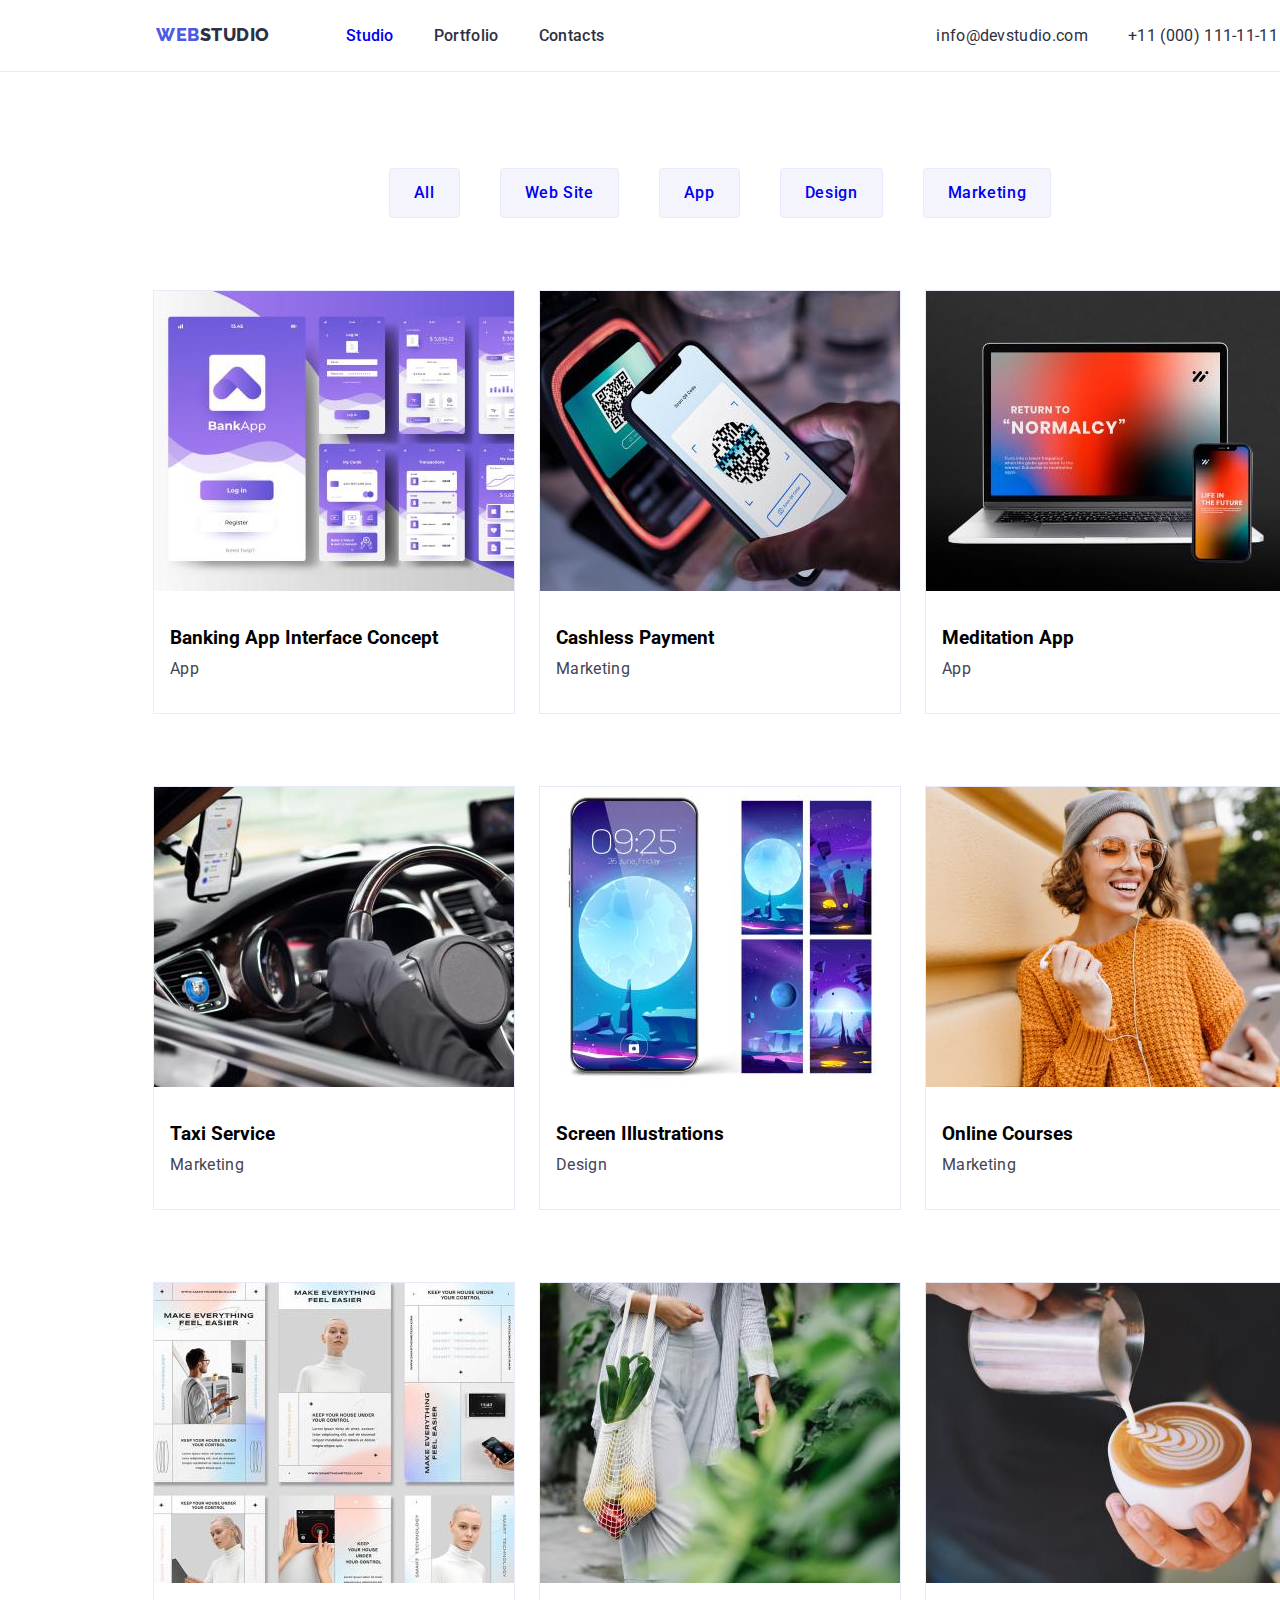
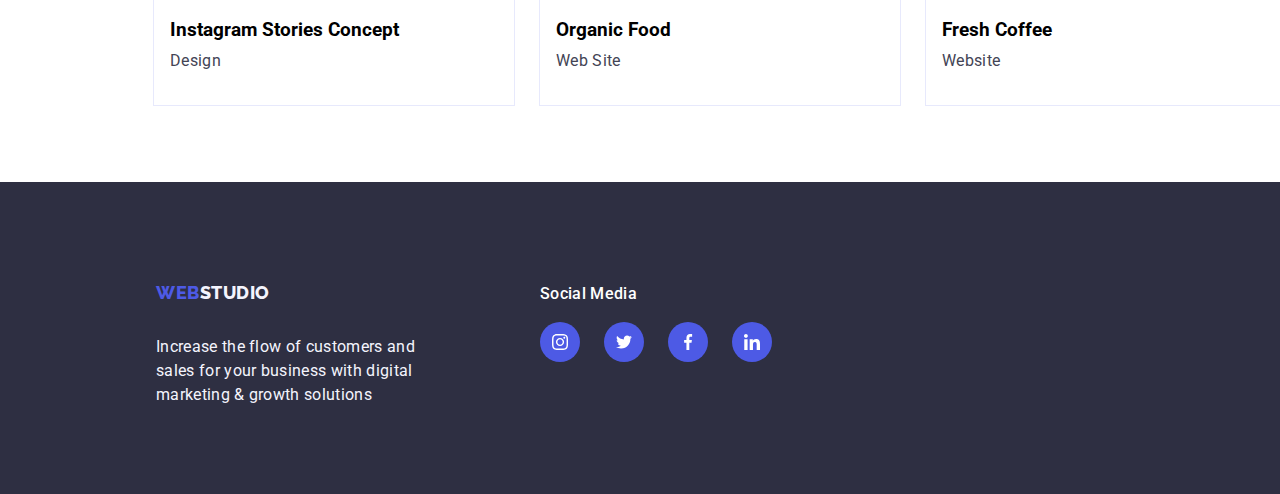
==== portfolio.html @ 0f185a0c "Initial commit" ====
<!DOCTYPE html>
<html lang="en">
  <head>
    <meta charset="UTF-8" />
    <meta name="viewport" content="width=device-width, initial-scale=1.0" />
    <title>Portfolio</title>
    <link rel="stylesheet" href="./css/portfolio.css" />
    <link rel="preconnect" href="https://fonts.googleapis.com" />
    <link rel="preconnect" href="https://fonts.gstatic.com" crossorigin />
    <link
      href="https://fonts.googleapis.com/css2?family=Raleway:ital,wght@0,300;0,400;0,500;0,600;0,700;0,800;0,900;1,900&display=swap"
      rel="stylesheet"
    />
    <link rel="preconnect" href="https://fonts.googleapis.com" />
    <link rel="preconnect" href="https://fonts.gstatic.com" crossorigin />
    <link
      href="https://fonts.googleapis.com/css2?family=Roboto:wght@100;300;400;500;700;900&display=swap"
      rel="stylesheet"
    />
  </head>

  <body class="container">
    <!--Start of header-->
    <!-- Navigation to other pages -->
    <header>
      <div class="topcontainer">
        <nav class="topline">
          <div class="logofull">
            <a class="logo" href="/"><span>WEB</span>STUDIO</a>
          </div>
          <div class="nav">
            <ul class="navigation">
              <li class="studio">
                <a href="/studio">Studio</a>
              </li>
              <li class="portfolio">
                <a href="./portfolio.html">Portfolio</a>
              </li>
              <li class="contacts">
                <a href="/contact">Contacts</a>
              </li>
            </ul>
          </div>
        </nav>

        <div class="tel-no">
          <ul class="emailandphone">
            <li class="email">
              <a href="mailto:info@devstudio.com">info@devstudio.com</a>
            </li>
            <li class="telno">
              <a href="tel:+11111111">+11 &#40;000&#41; 111-11-11</a>
            </li>
          </ul>
        </div>
      </div>
    </header>
    <!--End of Header-->

    <!-- Navigation -->
    <section>
      <div class="selectiontab">
        <nav>
          <ul class="selection">
            <li class="all"><a href="/all">All</a></li>
            <li class="website"><a href="/website">Web Site</a></li>
            <li class="app"><a href="/app">App</a></li>
            <li class="design"><a href="/design">Design</a></li>
            <li class="marketing"><a href="/marketing">Marketing</a></li>
          </ul>
        </nav>
      </div>
    </section>
    <!-- Navigation -->

    <!-- gallery -->
    <section class="rows">
      <ul class="row1">
        <li class="gallery">
          <img
            src="./images/bankingapp.jpg"
            alt="Banking App Interface Concept"
            width="360"
          />
          <div class="innerparagraph">
            <h3>Banking App Interface Concept</h3>
            <p>App</p>
          </div>
        </li>
        <li class="cashpayment">
          <img
            src="./images/cashlesspayment.jpg"
            alt="Cashless Payment"
            width="360"
          />
          <div class="innerparagraph">
            <h3>Cashless Payment</h3>
            <p>Marketing</p>
          </div>
        </li>
        <li class="gallery">
          <img
            src="./images/meditationapp.jpg"
            alt="Meditation App"
            width="360"
          />
          <div class="innerparagraph">
            <h3>Meditation App</h3>
            <p>App</p>
          </div>
        </li>
      </ul>
      <ul class="row2">
        <li class="gallery">
          <img src="./images/taxiservice.jpg" alt="Taxi Service" width="360" />
          <div class="innerparagraph">
            <h3>Taxi Service</h3>
            <p>Marketing</p>
          </div>
        </li>
        <li class="gallery">
          <img
            src="./images/screensillustration.jpg"
            alt="Screen Illustrations"
            width="360"
          />
          <div class="innerparagraph">
            <h3>Screen Illustrations</h3>
            <p>Design</p>
          </div>
        </li>
        <li class="gallery">
          <img
            src="./images/onlinecourses.jpg"
            alt="Online Courses"
            width="360"
          />
          <div class="innerparagraph">
            <h3>Online Courses</h3>
            <p>Marketing</p>
          </div>
        </li>
      </ul>

      <ul class="row3">
        <li class="gallery">
          <img
            src="./images/instastories.jpg"
            alt="Instagram Stories Concept"
            width="360"
          />
          <div class="innerparagraph">
            <h3>Instagram Stories Concept</h3>
            <p>Design</p>
          </div>
        </li>
        <li class="gallery">
          <img src="./images/organicfood.jpg" alt="Organic Food" width="360" />
          <div class="innerparagraph">
            <h3>Organic Food</h3>
            <p>Web Site</p>
          </div>
        </li>
        <li class="gallery">
          <img src="./images/freshcoffee.jpg" alt="Fresh Coffee" width="360" />
          <div class="innerparagraph">
            <h3>Fresh Coffee</h3>
            <p>Website</p>
          </div>
        </li>
      </ul>
    </section>
    <!-- gallery -->

    <!-- footer -->

    <footer>
      <div class="footersection">
        <div class="footer-content">
          <a class="logofooter" href="#"><span>WEB</span>STUDIO</a>
          <p class="footermessage">
            Increase the flow of customers and sales for your business with
            digital marketing & growth solutions
          </p>
        </div>
        <div class="footersocialmedia">
          <h3 class="socialmediafooter">Social Media</h3>
          <div class="socialmediaicons-1">
            <div class="socialmedia-1">
              <a class="socialicons" href="#">
                <svg width="16" height="16">
                  <use href="./images/icons.svg#instagram-2"></use>
                </svg>
              </a>
            </div>
            <div class="socialmedia-1">
              <a class="socialicons" href="#">
                <svg width="16" height="16">
                  <use href="./images/icons.svg#twitter-1"></use>
                </svg>
              </a>
            </div>
            <div class="socialmedia-1">
              <a class="socialicons" href="#">
                <svg width="16" height="16">
                  <use href="./images/icons.svg#facebook-1"></use>
                </svg>
              </a>
            </div>
            <div class="socialmedia-1">
              <a class="socialicons" href="#">
                <svg width="16" height="16">
                  <use href="./images/icons.svg#linkedin-1"></use>
                </svg>
              </a>
            </div>
          </div>
        </div>
      </div>
    </footer>

    <!-- footer -->
  </body>
</html>
---- css/portfolio.css ----
:root {
    --NAVY-BLUE: #2E2F42;
    --IRIS: #4D5AE5;
}

* {
    margin: 0;
    padding: 0;
    box-sizing: border-box;
}

body {
    background-color: #fff;
    font-family: 'Roboto';
    width: 1440px;
    height: 2592px;
    margin: 0 auto;
}
/* start headliner design*/

.container {
    width: 1440px;
    height: 2076px
}

.logo {
    color: var(--NAVY-BLUE);
    font-family: Raleway;
    font-size: 18px;
    font-style: normal;
    font-weight: 800;
    line-height: 21px;
    letter-spacing: 0.54px;
    text-transform: uppercase;
}

span {
    color: var(--IRIS);
    font-family: 'Raleway', sans-serif;
    font-size: 18px;
    font-style: normal;
    font-weight: 800;
    line-height: 21px;
    initial-letter: 0.54px;
    text-transform: uppercase;
}


nav a {
    text-decoration: none;
}

.navigation {
    font-family: 'Roboto';
    font-size: 16px;
    font-style: normal;
    font-weight: 500;
    line-height: 24px;
    letter-spacing: 0.32px;
    list-style: none;
   
}

.portfolio a,
.contacts a {
    color: var(--NAVY-BLUE);
}
.emailandphone {
    font-family: Roboto;
    font-size: 16px;
    font-style: normal;
    font-weight: 400;
    line-height: 24px;
    letter-spacing: 0.32px;
      list-style: none;
}

.emailandphone a {
    text-decoration: none;
    color: var(--NAVY-BLUE);
}

.topcontainer {
    border-bottom: 1px solid var(--CORNFLOWER, #E7E9FC);
    background: var(--WHITE, #FFF);
}
/* end headliner design */



/* start navigation design */

.selection {
    color: var(--IRIS, #4D5AE5);
    text-align: center;
    
        /* Button Text */
    font-family: Roboto;
    font-size: 16px;
    font-style: normal;
    font-weight: 500;
    line-height: 24px;
    /* 150% */
    letter-spacing: 0.64px;
}

/* end navigation desigh */

/* start body design */
h {
    color: var(--NAVY-BLUE, #2E2F42);
     /* Header 3 */
    font-family: Roboto;
    font-size: 20px;
    font-style: normal;
    font-weight: 500;
    line-height: 24px;
        /* 120% */
    letter-spacing: 0.4px;
}

p {
    color: var(--SLATE, #434455);
    
    /* Body */
    font-family: Roboto;
    font-size: 16px;
    font-style: normal;
    font-weight: 400;
    line-height: 24px;
    /* 150% */
    letter-spacing: 0.32px;
}

/* end body design */

/* start footer design */
.logofooter {
    color: var(--CLOUD, #F4F4FD);
    font-family: Raleway;
    font-size: 18px;
    font-style: normal;
    font-weight: 800;
    line-height: 21px;
    letter-spacing: 0.54px;
    text-transform: uppercase;

}
span {
    color: var(--IRIS);
    font-family: 'Raleway', sans-serif;
    font-size: 18px;
    font-style: normal;
    font-weight: 800;
    line-height: 21px;
    initial-letter: 0.54px;
    text-transform: uppercase;
}
.footermessage {
    color: var(--CLOUD, #F4F4FD);
    /* Body */
    font-family: Roboto;
    font-size: 16px;
    font-style: normal;
    font-weight: 400;
    line-height: 24px;
    letter-spacing: 0.32px;
    width: 264px;
    margin-top: 16px;
}
/* end footer design */







/* start of headliner layout */

.topcontainer {
    display: flex;
    align-items: center;
    /* justify-content:flex-start; */
    width: 1440px;
    height: 72px;
    margin-bottom: 96px;
}
.topcontainer .logo {
    display: flex;
    /* align-content: flex-start; */
    /* align-items: start; */
    margin-left: 156px;
}
.topcontainer .topline {
    display: flex;
    /* align-content: flex-start; */
    /* align-items: flex-start; */
    /* justify-content: flex-start; */
}
.topcontainer .navigation {
    display: flex;
    /* justify-content: right; */
    margin-left: 76px;
    gap: 40px
}
.emailandphone {
    display: flex;
    align-items: center;
    margin-left: 332px;
    /* justify-content: right; */
    gap: 40px;
}
/* end of headliner layout */

/* start navigation layout */

.selection a{
    display: flex;
    padding: 12px 24px;
    align-items: center;
    border-radius: 4px;
    border: 1px solid var(--CORNFLOWER, #E7E9FC);
    background: var(--CLOUD, #F4F4FD);
    margin-bottom: 72px;
}

.selection li {
    list-style: none;
}

.selection {
    display: flex;
    gap: 40px;
    justify-content: center;
}

/* end navigation layout */

/* start body layout */


.rows {
    display: flex;
    flex-direction: column; 
    align-items: center;
    gap: 24px;
    margin-left: 156px;  
    background: var(--WHITE, #FFF);
    margin-bottom: 28px;
    /* border-style: dashed; */
    /* padding: 0; */
    margin-left: 0;
}

.rows .row1,
.rows .row2,
.rows .row3 {
    display: flex;
    gap: 24px;
}
.rows ul li {
    list-style: none;
    border: 1px solid var(--CORNFLOWER, #E7E9FC);
    margin-bottom: 48px;
}

ul .innerparagraph {
    display: flex;
    flex-direction: column;
    gap: 8px;
    padding: 32px 16px 32px 16px;
}
/* end body layout */



/* start of footer layout */


footer {
    /* width: 1440px; */
    height: 312px;
    background-color: var(--NAVY-BLUE);
}

footer .footer-content {
    flex-direction: column;
    display: flex;
    padding-left: 156px;
}

footer a {
    text-decoration: none;
    margin-bottom: 16px;
}

.hero-container h1 {
    color: #fff;
}



/* SOCIAL MEDIA FOOTER */


.socialmediafooter {
    color: var(--WHITE, #FFF);

    /* Body Medium */
    font-family: Roboto;
    font-size: 16px;
    font-style: normal;
    font-weight: 500;
    line-height: 24px;
    /* 150% */
    letter-spacing: 0.32px;
}

.socialicons {
    fill: #fff;
}

.socialmedia-1 {
    display: flex;
    /* justify-content: center; */
    background-color: #4D5AE5;
    padding: 12px;
    border-radius: 20px;
    width: 40px;
    height: 40px;
}

.socialmediaicons-1 {
    display: flex;
    align-content: center;
    gap: 24px;
}

/* SOCIAL MEDIA FOOTER */

.footersection {
    display: flex;
    gap: 120px;
    padding-top: 100px;


}

.footersocialmedia {
    display: flex;
    flex-direction: column;
    gap: 16px;
}



/* end of footer layout */



/* Navigation Interaction */


.portfolio a:hover,
.contacts a:hover {
    color: #6063a3;
}

.studio a:hover {
    color: #5c5e7f;
}

.hero-container button:hover {
    color: var(--NAVY-BLUE);
    background-color: #FFF;
}

.emailandphone a:hover,
footer p:hover {
    color: #4D5AE5;
}

.selection a:hover {
    color:#FFF;
    background-color: #4D5AE5;
}

.socialmedia-1:hover {
    transform: scale(1.2);
}

.socialmedia:hover {
    transform: scale(1.2);
}
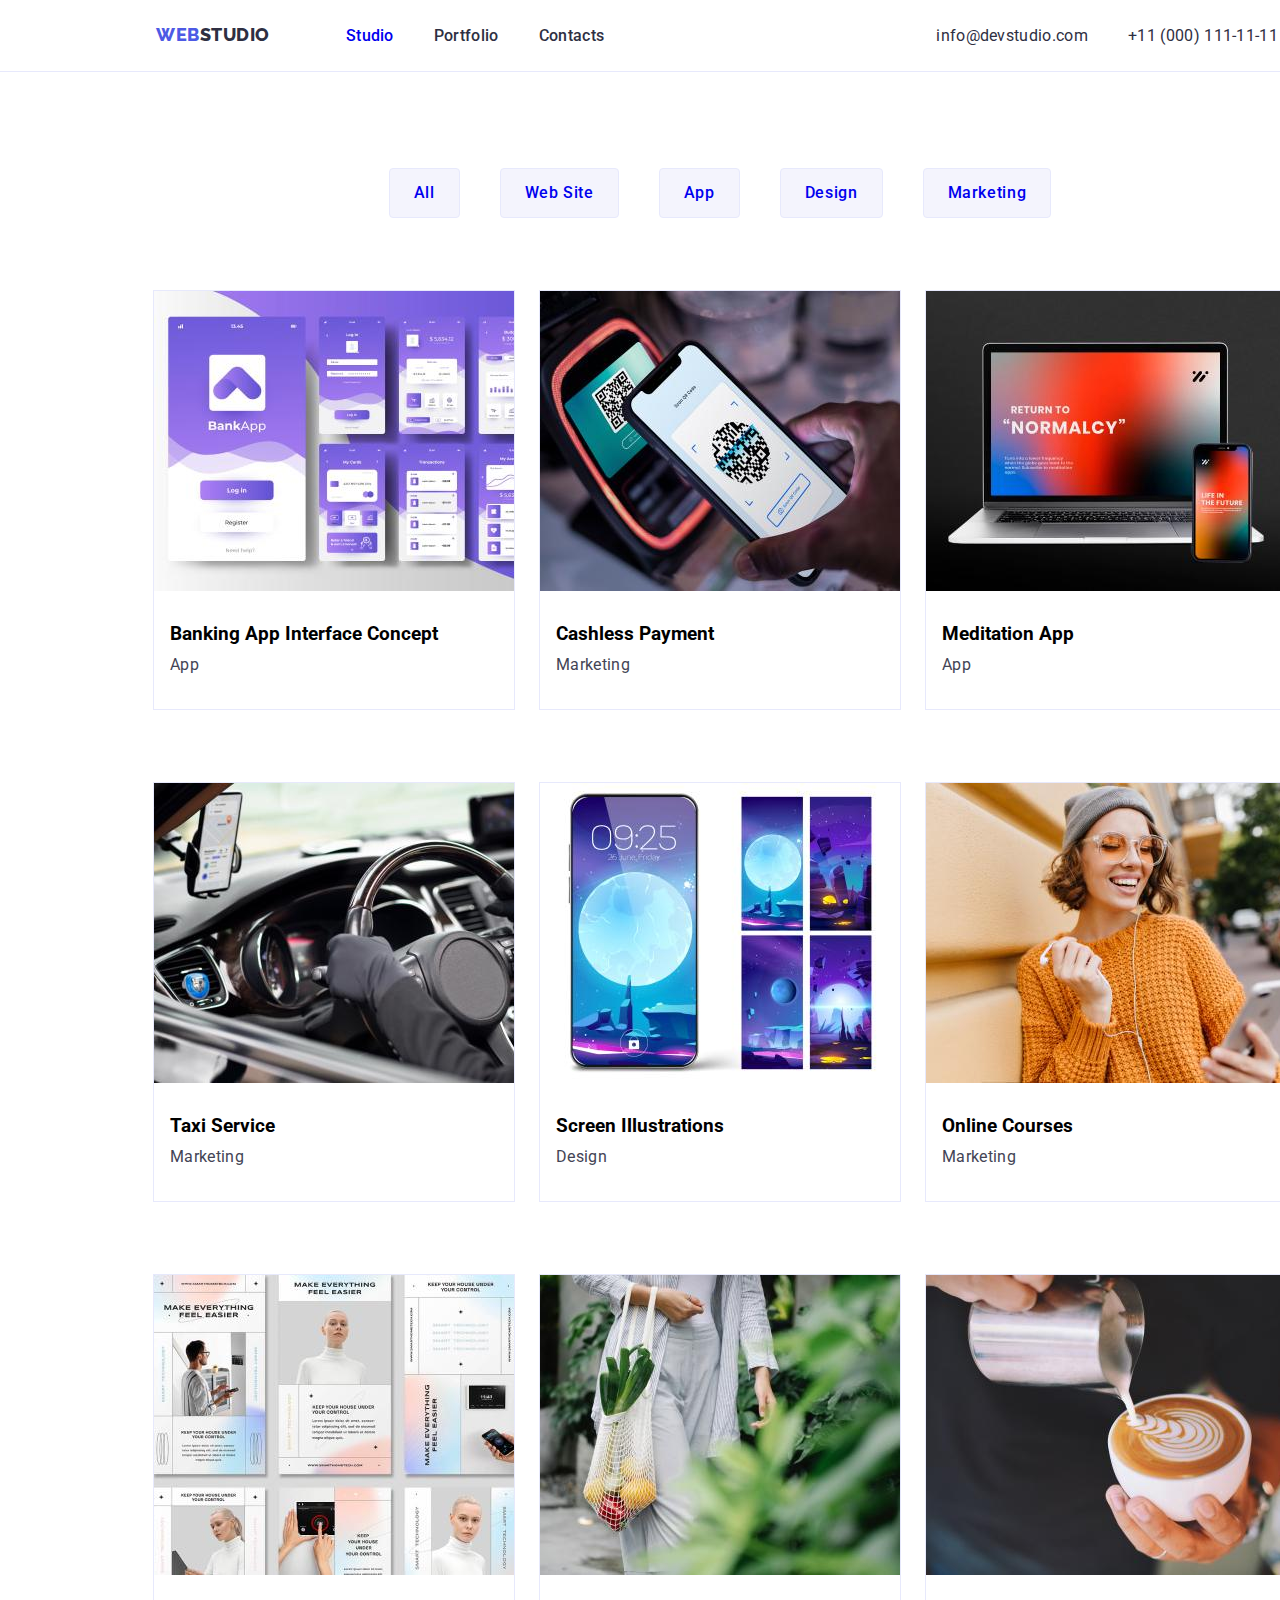
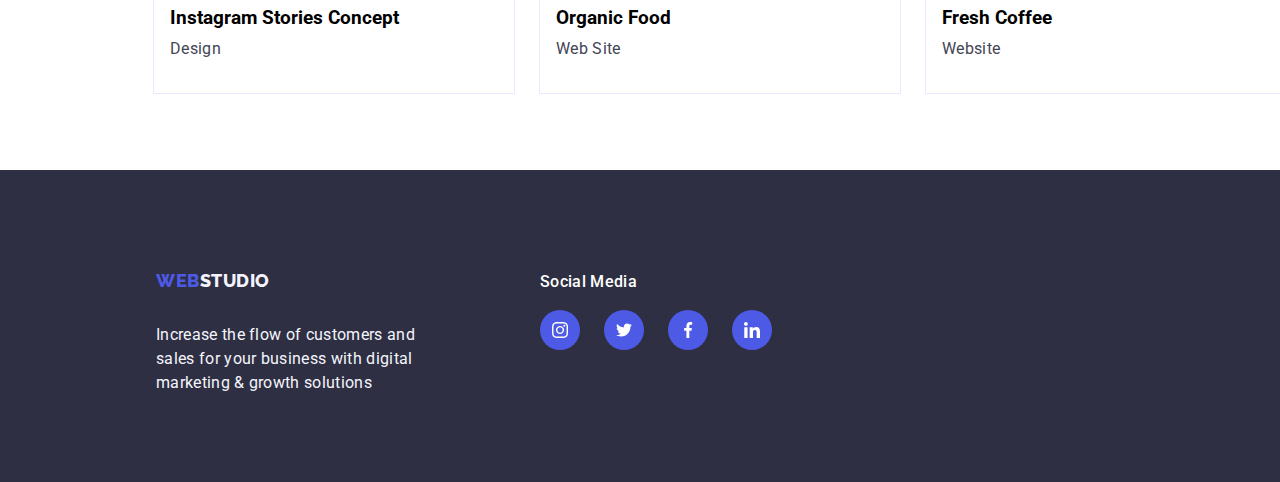
==== commit f7e2d1e9: "hw05 1st commit" ====
--- a/portfolio.html
+++ b/portfolio.html
@@ -77,33 +77,63 @@
     <section class="rows">
       <ul class="row1">
         <li class="gallery">
-          <img
-            src="./images/bankingapp.jpg"
-            alt="Banking App Interface Concept"
-            width="360"
-          />
+          <div class="modalbox">
+            <img
+              src="./images/bankingapp.jpg"
+              alt="Banking App Interface Concept"
+              width="360"
+            />
+            <div class="modalparagraph">
+              <p class="modaltext">
+                14 Stylish and User-Friendly App Design Concepts · Task Manager
+                App · Calorie Tracker App · Exotic Fruit Ecommerce App · Cloud
+                Storage App
+                <!-- <code>div.box</code> -->
+              </p>
+            </div>
+          </div>
           <div class="innerparagraph">
             <h3>Banking App Interface Concept</h3>
             <p>App</p>
           </div>
         </li>
         <li class="cashpayment">
-          <img
-            src="./images/cashlesspayment.jpg"
-            alt="Cashless Payment"
-            width="360"
-          />
+          <div class="modalbox">
+            <img
+              src="./images/cashlesspayment.jpg"
+              alt="Cashless Payment"
+              width="360"
+            />
+            <div class="modalparagraph">
+              <p class="modaltext">
+                14 Stylish and User-Friendly App Design Concepts · Task Manager
+                App · Calorie Tracker App · Exotic Fruit Ecommerce App · Cloud
+                Storage App
+                <!-- <code>div.box</code> -->
+              </p>
+            </div>
+          </div>
           <div class="innerparagraph">
             <h3>Cashless Payment</h3>
             <p>Marketing</p>
           </div>
         </li>
         <li class="gallery">
-          <img
-            src="./images/meditationapp.jpg"
-            alt="Meditation App"
-            width="360"
-          />
+          <div class="modalbox">
+            <img
+              src="./images/meditationapp.jpg"
+              alt="Meditation App"
+              width="360"
+            />
+            <div class="modalparagraph">
+              <p class="modaltext">
+                14 Stylish and User-Friendly App Design Concepts · Task Manager
+                App · Calorie Tracker App · Exotic Fruit Ecommerce App · Cloud
+                Storage App
+                <!-- <code>div.box</code> -->
+              </p>
+            </div>
+          </div>
           <div class="innerparagraph">
             <h3>Meditation App</h3>
             <p>App</p>
@@ -112,29 +142,63 @@
       </ul>
       <ul class="row2">
         <li class="gallery">
-          <img src="./images/taxiservice.jpg" alt="Taxi Service" width="360" />
+          <div class="modalbox">
+            <img
+              src="./images/taxiservice.jpg"
+              alt="Taxi Service"
+              width="360"
+            />
+            <div class="modalparagraph">
+              <p class="modaltext">
+                14 Stylish and User-Friendly App Design Concepts · Task Manager
+                App · Calorie Tracker App · Exotic Fruit Ecommerce App · Cloud
+                Storage App
+                <!-- <code>div.box</code> -->
+              </p>
+            </div>
+          </div>
           <div class="innerparagraph">
             <h3>Taxi Service</h3>
             <p>Marketing</p>
           </div>
         </li>
         <li class="gallery">
-          <img
-            src="./images/screensillustration.jpg"
-            alt="Screen Illustrations"
-            width="360"
-          />
+          <div class="modalbox">
+            <img
+              src="./images/screensillustration.jpg"
+              alt="Screen Illustrations"
+              width="360"
+            />
+            <div class="modalparagraph">
+              <p class="modaltext">
+                14 Stylish and User-Friendly App Design Concepts · Task Manager
+                App · Calorie Tracker App · Exotic Fruit Ecommerce App · Cloud
+                Storage App
+                <!-- <code>div.box</code> -->
+              </p>
+            </div>
+          </div>
           <div class="innerparagraph">
             <h3>Screen Illustrations</h3>
             <p>Design</p>
           </div>
         </li>
         <li class="gallery">
-          <img
-            src="./images/onlinecourses.jpg"
-            alt="Online Courses"
-            width="360"
-          />
+          <div class="modalbox">
+            <img
+              src="./images/onlinecourses.jpg"
+              alt="Online Courses"
+              width="360"
+            />
+            <div class="modalparagraph">
+              <p class="modaltext">
+                14 Stylish and User-Friendly App Design Concepts · Task Manager
+                App · Calorie Tracker App · Exotic Fruit Ecommerce App · Cloud
+                Storage App
+                <!-- <code>div.box</code> -->
+              </p>
+            </div>
+          </div>
           <div class="innerparagraph">
             <h3>Online Courses</h3>
             <p>Marketing</p>
@@ -144,25 +208,63 @@
 
       <ul class="row3">
         <li class="gallery">
-          <img
-            src="./images/instastories.jpg"
-            alt="Instagram Stories Concept"
-            width="360"
-          />
+          <div class="modalbox">
+            <img
+              src="./images/instastories.jpg"
+              alt="Instagram Stories Concept"
+              width="360"
+            />
+            <div class="modalparagraph">
+              <p class="modaltext">
+                14 Stylish and User-Friendly App Design Concepts · Task Manager
+                App · Calorie Tracker App · Exotic Fruit Ecommerce App · Cloud
+                Storage App
+                <!-- <code>div.box</code> -->
+              </p>
+            </div>
+          </div>
           <div class="innerparagraph">
             <h3>Instagram Stories Concept</h3>
             <p>Design</p>
           </div>
         </li>
         <li class="gallery">
-          <img src="./images/organicfood.jpg" alt="Organic Food" width="360" />
+          <div class="modalbox">
+            <img
+              src="./images/organicfood.jpg"
+              alt="Organic Food"
+              width="360"
+            />
+            <div class="modalparagraph">
+              <p class="modaltext">
+                14 Stylish and User-Friendly App Design Concepts · Task Manager
+                App · Calorie Tracker App · Exotic Fruit Ecommerce App · Cloud
+                Storage App
+                <!-- <code>div.box</code> -->
+              </p>
+            </div>
+          </div>
           <div class="innerparagraph">
             <h3>Organic Food</h3>
             <p>Web Site</p>
           </div>
         </li>
         <li class="gallery">
-          <img src="./images/freshcoffee.jpg" alt="Fresh Coffee" width="360" />
+          <div class="modalbox">
+            <img
+              src="./images/freshcoffee.jpg"
+              alt="Fresh Coffee"
+              width="360"
+            />
+            <div class="modalparagraph">
+              <p class="modaltext">
+                14 Stylish and User-Friendly App Design Concepts · Task Manager
+                App · Calorie Tracker App · Exotic Fruit Ecommerce App · Cloud
+                Storage App
+                <!-- <code>div.box</code> -->
+              </p>
+            </div>
+          </div>
           <div class="innerparagraph">
             <h3>Fresh Coffee</h3>
             <p>Website</p>
@@ -220,5 +322,7 @@
     </footer>
 
     <!-- footer -->
+
+    <script src="js/modal.js"></script>
   </body>
 </html>
--- a/css/portfolio.css
+++ b/css/portfolio.css
@@ -392,4 +392,91 @@
 
 .socialmedia:hover {
     transform: scale(1.2);
+}
+
+
+
+
+
+/* modal */
+
+/* .gallery{
+    position: relative;
+}
+
+#image1:hover + li .modalparagraph{
+    display: block;
+    position: absolute;
+    top: 0;
+    z-index: 1;
+    width: 360px;
+    height: 300px;
+    background-color: #E7E9FC;
+    display: flex;
+    align-items: center;
+    justify-content: center;
+}
+
+li .modalparagraph {
+    display: none !important;
+    position: absolute;
+    top: 0;
+    z-index: 1;
+    width: 360px;
+    height: 300px;
+    background-color: #E7E9FC;
+    display: flex;
+    align-items: center;
+    justify-content: center;
+
+}  */
+
+
+.modalbox {
+    position: relative;
+    width: 360px;
+    height: 300px;
+    margin: 0 auto;
+    overflow: hidden;
+}
+
+.modalparagraph {
+    position: absolute;
+    top: 0;
+    left: 0;
+    width: 100%;
+    height: 100%;
+    background-color: #4D5AE5;
+    color: #fff;
+
+    transform: translateY(100%);
+    transition: transform 250ms ease-in-out;
+    
+}
+
+.modalbox:hover  .modalparagraph{
+    transform: translateY(0);
+    animation-timing-function: cubic-bezier(0.4, 0, 0.2, 1);
+
+}
+
+.rows .modaltext {
+    color: var(--CLOUD, #F4F4FD);
+    
+     /* Body */
+    font-family: Roboto;
+    font-size: 16px;
+    font-style: normal;
+    font-weight: 400;
+    line-height: 24px;
+    /* 150% */
+    letter-spacing: 0.32px;
+    text-align: justify;
+  
+
+    padding-top: 40px;
+    padding-right: 32px;
+    padding-left: 32px;
+    margin: 0;
+    font-size: 18px;
 }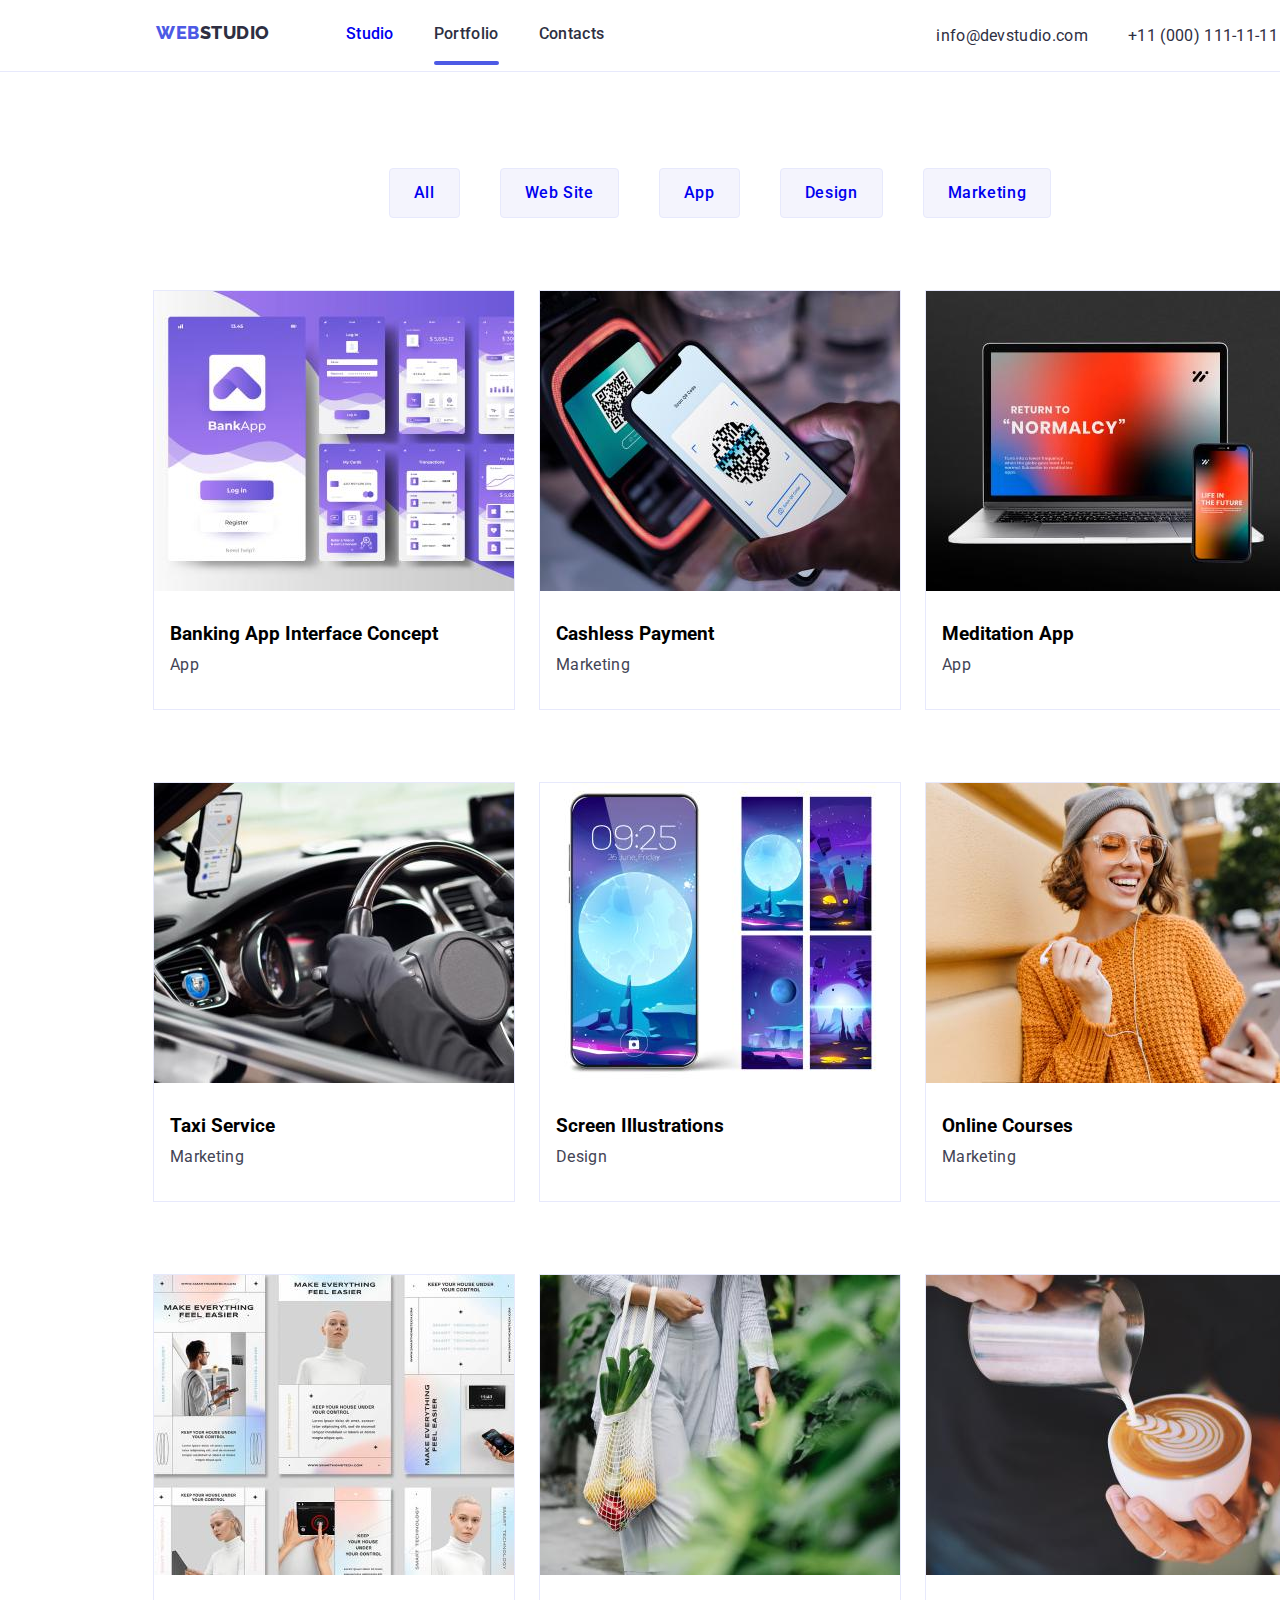
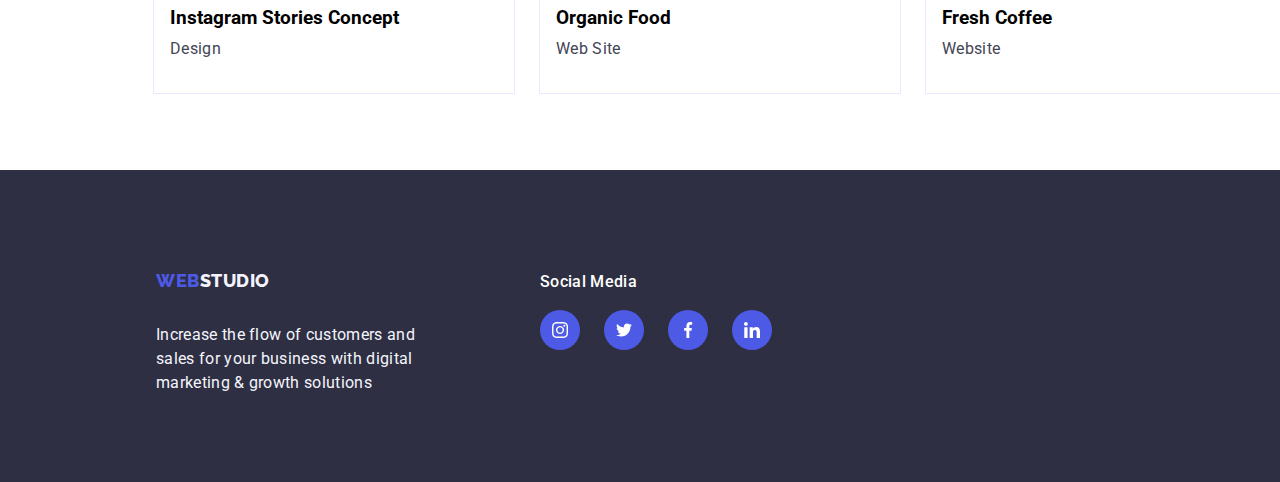
==== commit acc89264: "2nd commit" ====
--- a/portfolio.html
+++ b/portfolio.html
@@ -31,9 +31,9 @@
           <div class="nav">
             <ul class="navigation">
               <li class="studio">
-                <a href="/studio">Studio</a>
+                <a href="./index.html">Studio</a>
               </li>
-              <li class="portfolio">
+              <li class="portfolio active">
                 <a href="./portfolio.html">Portfolio</a>
               </li>
               <li class="contacts">
--- a/css/portfolio.css
+++ b/css/portfolio.css
@@ -234,6 +234,21 @@
     gap: 40px;
     justify-content: center;
 }
+
+
+.active::after {
+    content: " ";
+    display: block;
+    height: 4px;
+    width: 100%;
+    border-radius: 2px;
+    background-color: #4D5AE5;
+    position: relative;
+    top: 15px;
+
+}
+
+
 
 /* end navigation layout */
 
